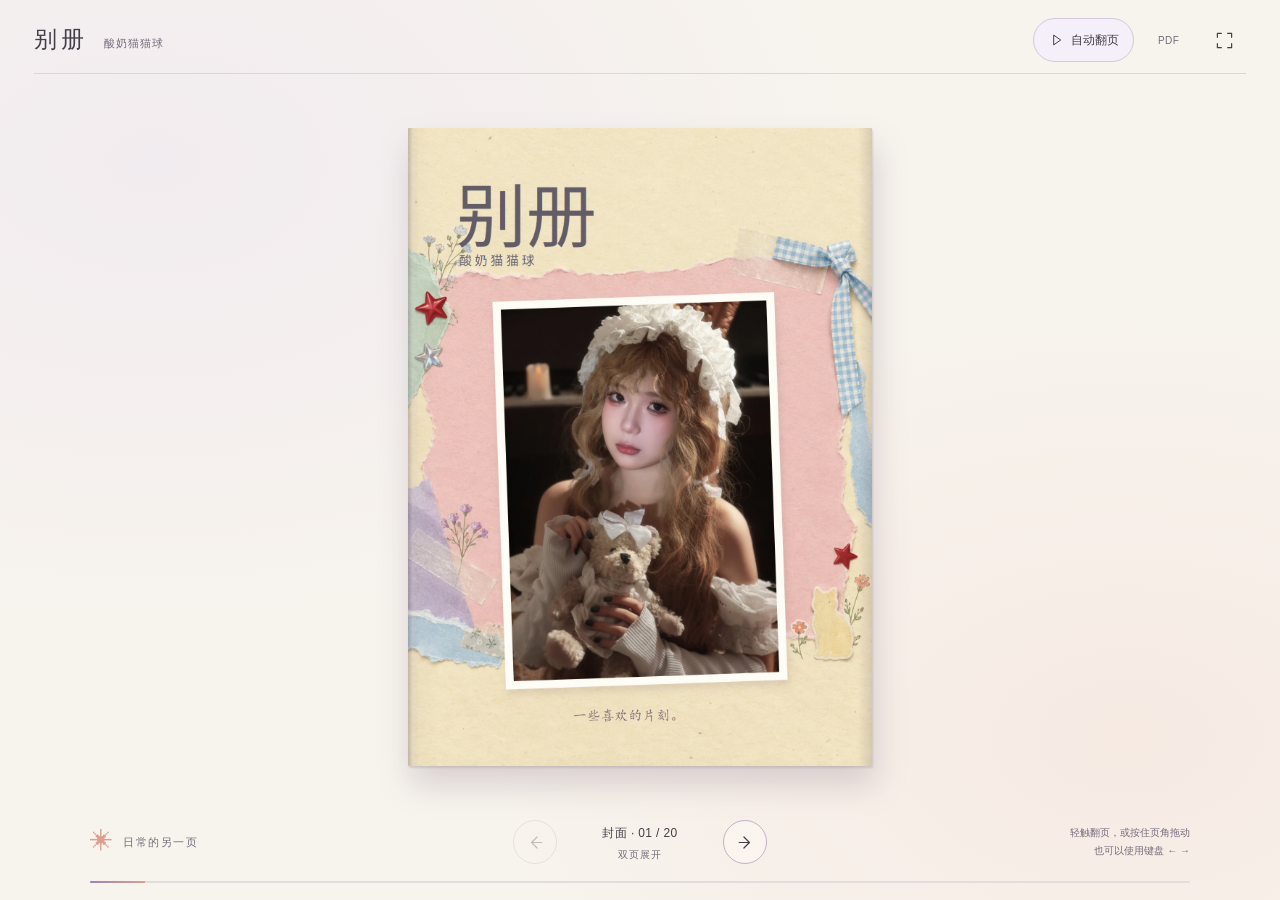
==== biece/index.html @ db5893c6 "Publish BIECE colorful scrapbook in dedicated directory" ====
<!doctype html>
<html lang="zh-CN">
<head>
  <meta charset="utf-8">
  <meta name="viewport" content="width=device-width,initial-scale=1,viewport-fit=cover">
  <meta name="theme-color" content="#f7f3ed">
  <title>别册 · 酸奶猫猫球</title>
  <meta name="description" content="酸奶猫猫球的私人影像别册。拖动页角，翻阅那些被收藏的日常。">
  <link rel="canonical" href="https://waldomann449-sys.github.io/disappearing-before-flipbook/biece/">
  <meta property="og:title" content="别册 · 酸奶猫猫球">
  <meta property="og:type" content="website">
  <meta property="og:url" content="https://waldomann449-sys.github.io/disappearing-before-flipbook/biece/">
  <meta property="og:description" content="把喜欢的片刻，留在这里。一本可以亲手翻阅的彩色剪贴簿。">
  <meta property="og:image" content="https://waldomann449-sys.github.io/disappearing-before-flipbook/biece/cover.jpg">
  <link rel="icon" href="data:image/svg+xml,%3Csvg xmlns='http://www.w3.org/2000/svg' viewBox='0 0 32 32'%3E%3Crect width='32' height='32' rx='6' fill='%23ece4f3'/%3E%3Cpath d='M9 6h14v20H9zM12 6v20' fill='none' stroke='%23645479' stroke-width='1.5'/%3E%3C/svg%3E">
  <link rel="preload" href="assets/page-00.webp" as="image">
  <link rel="stylesheet" href="styles.css?v=20260918">
</head>
<body>
<main class="room">
  <header class="book-header">
    <div class="identity"><h1>别册</h1><span>酸奶猫猫球</span></div>
    <div class="actions">
      <button id="autoplay" class="auto-button" type="button" aria-pressed="false" aria-label="开始自动翻页">
        <svg class="play-icon" viewBox="0 0 24 24" aria-hidden="true"><path d="m9 5 10 7-10 7z"/></svg>
        <svg class="pause-icon" viewBox="0 0 24 24" aria-hidden="true"><path d="M8 5v14M16 5v14"/></svg>
        <span id="autoplay-label">自动翻页</span>
      </button>
      <a class="icon-button pdf-link" href="book.pdf" download="别册_电子画册.pdf" aria-label="下载PDF电子画册" title="下载PDF电子画册">PDF</a>
      <button class="icon-button" id="fullscreen" type="button" aria-label="全屏阅读" title="全屏阅读"><svg viewBox="0 0 24 24" aria-hidden="true"><path d="M8 3H3v5m13-5h5v5M3 16v5h5m13-5v5h-5"/></svg></button>
    </div>
  </header>
  <section class="stage" aria-label="别册翻页画册" aria-describedby="reading-hint">
    <div class="book-rig">
      <div id="book" class="book" data-page-width="464" data-page-height="638" data-edge="front">
        <article class="book-page" data-density="hard" aria-label="封面"><img src="assets/page-00.webp" width="800" height="1100" alt="别册，酸奶猫猫球，封面" decoding="async" fetchpriority="high" draggable="false"></article>
        <article class="book-page" aria-label="第 2 页"><img src="assets/page-01.webp" width="800" height="1100" alt="别册，第 2 页" decoding="async" draggable="false"></article>
        <article class="book-page" aria-label="第 3 页"><img src="assets/page-02.webp" width="800" height="1100" alt="别册，第 3 页" decoding="async" draggable="false"></article>
        <article class="book-page" aria-label="第 4 页"><img src="assets/page-03.webp" width="800" height="1100" alt="别册，第 4 页" decoding="async" draggable="false"></article>
        <article class="book-page" aria-label="第 5 页"><img src="assets/page-04.webp" width="800" height="1100" alt="别册，第 5 页" decoding="async" draggable="false"></article>
        <article class="book-page" aria-label="第 6 页"><img src="assets/page-05.webp" width="800" height="1100" alt="别册，第 6 页" decoding="async" draggable="false"></article>
        <article class="book-page" aria-label="第 7 页"><img src="assets/page-06.webp" width="800" height="1100" alt="别册，第 7 页" decoding="async" draggable="false"></article>
        <article class="book-page" aria-label="第 8 页"><img src="assets/page-07.webp" width="800" height="1100" alt="别册，第 8 页" decoding="async" draggable="false"></article>
        <article class="book-page" aria-label="第 9 页"><img src="assets/page-08.webp" width="800" height="1100" alt="别册，第 9 页" decoding="async" draggable="false"></article>
        <article class="book-page" aria-label="第 10 页"><img src="assets/page-09.webp" width="800" height="1100" alt="别册，第 10 页" decoding="async" draggable="false"></article>
        <article class="book-page" aria-label="第 11 页"><img src="assets/page-10.webp" width="800" height="1100" alt="别册，第 11 页" decoding="async" draggable="false"></article>
        <article class="book-page" aria-label="第 12 页"><img src="assets/page-11.webp" width="800" height="1100" alt="别册，第 12 页" decoding="async" draggable="false"></article>
        <article class="book-page" aria-label="第 13 页"><img src="assets/page-12.webp" width="800" height="1100" alt="别册，第 13 页" decoding="async" draggable="false"></article>
        <article class="book-page" aria-label="第 14 页"><img src="assets/page-13.webp" width="800" height="1100" alt="别册，第 14 页" decoding="async" draggable="false"></article>
        <article class="book-page" aria-label="第 15 页"><img src="assets/page-14.webp" width="800" height="1100" alt="别册，第 15 页" decoding="async" draggable="false"></article>
        <article class="book-page" aria-label="第 16 页"><img src="assets/page-15.webp" width="800" height="1100" alt="别册，第 16 页" decoding="async" draggable="false"></article>
        <article class="book-page" aria-label="第 17 页"><img src="assets/page-16.webp" width="800" height="1100" alt="别册，第 17 页" decoding="async" draggable="false"></article>
        <article class="book-page" aria-label="第 18 页"><img src="assets/page-17.webp" width="800" height="1100" alt="别册，第 18 页" decoding="async" draggable="false"></article>
        <article class="book-page" aria-label="第 19 页"><img src="assets/page-18.webp" width="800" height="1100" alt="别册，第 19 页" decoding="async" draggable="false"></article>
        <article class="book-page" data-density="hard" aria-label="封底"><img src="assets/page-19.webp" width="800" height="1100" alt="别册，封底" decoding="async" draggable="false"></article>
      </div>
    </div>
  </section>
  <footer class="reading-footer" aria-label="翻页控制">
    <span class="book-note" aria-hidden="true"><span class="little-star">✳</span> 日常的另一页</span>
    <div class="controls">
      <button id="previous" class="turn-button" type="button" aria-label="上一页" title="上一页"><svg viewBox="0 0 24 24" aria-hidden="true"><path d="m14 5-7 7 7 7M7 12h13"/></svg></button>
      <div class="status" aria-live="polite" aria-atomic="true"><span id="page-status">封面 · 01 / 20</span><small id="orientation">翻开看看</small></div>
      <button id="next" class="turn-button" type="button" aria-label="下一页" title="下一页"><svg viewBox="0 0 24 24" aria-hidden="true"><path d="m10 5 7 7-7 7M17 12H4"/></svg></button>
    </div>
    <p class="hint" id="reading-hint">轻触翻页，或按住页角拖动<span class="desktop-hint"><br>也可以使用键盘 ← →</span></p>
    <div class="progress" id="book-progress" role="progressbar" aria-label="阅读进度" aria-valuemin="1" aria-valuemax="20" aria-valuenow="1"><span id="progress-fill"></span></div>
  </footer>
</main>
<p id="reader-message" class="reader-message" role="status" hidden></p>
<noscript><p class="no-script">请开启浏览器的脚本功能，以翻阅这本画册。也可以<a href="book.pdf">阅读 PDF 版</a>。</p></noscript>
<script src="vendor/page-flip.browser.js"></script>
<script src="flipbook.js"></script>
</body>
</html>
---- biece/styles.css ----
:root{--page-ratio:.7272727273;--paper:#fffaf4;--ink:#443e49;--muted:#766c7b;--line:#ded5d7;--accent:#9b83b8;--lavender:#eee5f5;--coral:#dc9e90;color-scheme:light;font-family:'Microsoft YaHei','PingFang SC','Noto Sans CJK SC',sans-serif;background:#f7f3ed;color:var(--ink);font-synthesis:none}
*{box-sizing:border-box}html,body{margin:0;min-height:100%;height:100%}body{overflow:hidden;background:radial-gradient(ellipse at 12% 18%,#ece4f37a,transparent 44%),radial-gradient(ellipse at 88% 82%,#f6e1d878,transparent 40%),#f7f3ed}::selection{background:#e3d4ed;color:#403747}button,a{-webkit-tap-highlight-color:transparent}button{font:inherit;color:inherit;cursor:pointer}button:disabled{cursor:default}svg{width:19px;height:19px;fill:none;stroke:currentColor;stroke-width:1.5;stroke-linecap:round;stroke-linejoin:round;flex-shrink:0}[hidden]{display:none!important}
.room{display:grid;grid-template-rows:auto minmax(0,1fr) auto;height:100dvh;min-height:350px;padding:18px 34px 17px;gap:10px}.book-header{display:flex;align-items:center;justify-content:space-between;gap:20px;width:100%;max-width:1400px;margin:0 auto;padding-bottom:11px;border-bottom:1px solid var(--line)}.identity{display:flex;align-items:baseline;gap:16px;min-width:0}.identity h1{font:500 23px/1.3 'Microsoft YaHei','PingFang SC',sans-serif;letter-spacing:.17em;white-space:nowrap;margin:0}.identity span{font-size:11px;line-height:1.6;color:var(--muted);letter-spacing:.1em;white-space:nowrap}.actions{display:flex;gap:12px;align-items:center}.auto-button{display:flex;align-items:center;justify-content:center;gap:7px;min-height:44px;padding:8px 14px;border:1px solid #d5c7dd;border-radius:24px;background:#f5eff9;font-size:12px;white-space:nowrap;transition:background .2s,border-color .2s}.auto-button:hover{background:#ebe0f3;border-color:#bca6ce}.auto-button[aria-pressed="true"]{background:#e5d8ee;border-color:#b9a1cc}.auto-button svg{width:16px;height:16px}.auto-button .pause-icon{display:none}.auto-button[aria-pressed="true"] .play-icon{display:none}.auto-button[aria-pressed="true"] .pause-icon{display:block}.icon-button{width:44px;height:44px;padding:12px;border:0;background:transparent;display:grid;place-items:center;border-radius:50%}.icon-button:hover{background:#ede4e9}
.stage{position:relative;display:grid;place-items:center;min-height:0;padding:8px 0}.book-rig{display:grid;place-items:center;width:min(100%,calc((100dvh - 180px)*var(--page-ratio)*2),928px);height:min(calc(100dvh - 180px),638px)}.book{touch-action:none!important;overscroll-behavior:contain;position:relative;isolation:isolate;filter:drop-shadow(3px 18px 16px #4c36542f);transition:translate 900ms cubic-bezier(.2,.7,.2,1)}.book:not(.is-ready){visibility:hidden}.book[data-layout="landscape"][data-edge="front"]{translate:-25% 0}.book[data-layout="landscape"][data-edge="back"]{translate:25% 0}.book-page{position:relative;overflow:hidden;background:var(--paper);border-radius:1px;box-shadow:1px 2px 2px #46344022}.book-page img{display:block;width:100%;height:100%;object-fit:contain;user-select:none;-webkit-user-drag:none;background:var(--paper)}
.book-page.--left::before,.book-page.--right::before{position:absolute;inset-block:0;z-index:3;width:7%;content:"";pointer-events:none}.book-page.--left::before{right:0;background:linear-gradient(to left,#42344847,#59475c10 35%,transparent)}.book-page.--right::before{left:0;background:linear-gradient(to right,#42344847,#59475c10 35%,transparent)}.book-page::after{position:absolute;inset:0;content:"";pointer-events:none;background:linear-gradient(100deg,#fff2 0%,transparent 10%,transparent 93%,#4839470b 100%);z-index:2}.book-page[data-density="hard"]::after{background:linear-gradient(90deg,#44334426 0%,#fff2 1%,transparent 2%,transparent 97%,#44334426 100%)}.book[data-edge="front"] .book-page::before,.book[data-edge="back"] .book-page::before{opacity:.45}
.reading-footer{width:min(100%,1100px);margin:0 auto;display:grid;grid-template-columns:1fr auto 1fr;align-items:center;gap:15px}.book-note{font-size:11px;line-height:1.7;letter-spacing:.13em;color:var(--muted);display:flex;align-items:center;gap:9px}.little-star{color:var(--coral);font-size:23px}.controls{display:grid;grid-template-columns:44px 136px 44px;align-items:center;gap:15px}.turn-button{border:1px solid #c2b2c9;border-radius:50%;width:44px;height:44px;padding:11px;background:#fffaf466;display:grid;place-items:center;transition:background .2s}.turn-button:hover:enabled{background:#e9dfef}.turn-button:disabled{opacity:.3}.status{text-align:center;font-variant-numeric:tabular-nums}.status span{font-size:12px;letter-spacing:.03em}.status small{display:block;margin-top:5px;color:var(--muted);font-size:10px;line-height:1.5;letter-spacing:.08em}.hint{text-align:right;font-size:10px;line-height:1.8;color:var(--muted);margin:0}.progress{height:2px;background:#e4dbdf;grid-column:1/-1;margin-top:2px;border-radius:1px;overflow:hidden}.progress span{display:block;height:100%;width:100%;transform:scaleX(.05);transform-origin:left;background:linear-gradient(90deg,var(--accent),var(--coral));transition:transform .6s}
button:focus-visible,a:focus-visible{outline:2px solid #85669c;outline-offset:4px}.reader-message{position:fixed;left:50%;bottom:110px;translate:-50% 0;width:max-content;max-width:calc(100% - 40px);padding:12px 16px;margin:0;background:#fffaf6;color:var(--ink);box-shadow:0 6px 24px #49334c20;font-size:12px;line-height:1.7;text-align:center;z-index:1000}.no-script{position:fixed;inset:35% 10% auto;padding:30px;background:#fffaf6;z-index:1000;font-size:14px;line-height:1.8}
@media(max-width:700px){.room{padding:12px 14px max(13px,env(safe-area-inset-bottom));gap:5px}.book-header{padding-bottom:8px;gap:8px}.identity{display:block}.identity h1{font-size:20px}.identity span{display:block;margin-top:3px;font-size:10px;letter-spacing:.07em}.actions{gap:3px}.auto-button{padding:8px 12px;gap:5px;font-size:11px}.icon-button{width:36px;height:44px;padding:9px}.book-rig{width:min(100%,calc((100dvh - 186px)*var(--page-ratio)),464px);height:min(calc(100dvh - 186px),638px)}.stage{padding:5px 0}.reading-footer{grid-template-columns:1fr;gap:8px}.book-note{display:none}.controls{justify-content:center;gap:18px}.hint{text-align:center}.hint .desktop-hint{display:none}.progress{margin-top:0}.book{filter:drop-shadow(2px 12px 11px #4c36542a)}}
@media(max-width:360px){.room{padding-inline:10px}.identity h1{font-size:18px}.auto-button{padding-inline:10px}.actions{gap:1px}.icon-button{width:32px}.controls{gap:12px}}
@media(max-height:550px) and (min-width:701px){.room{padding:8px 25px;gap:2px}.book-header{padding-bottom:4px}.book-rig{height:calc(100dvh - 130px);width:min(100%,calc((100dvh - 130px)*var(--page-ratio)*2))}.stage{padding:0}.progress{display:none}.reading-footer{gap:6px}}
@media(prefers-reduced-motion:reduce){.book,.progress span,.turn-button,.auto-button{transition:none}}
@media print{body{overflow:visible;background:#fff}.book-header,.reading-footer{display:none}}

.pdf-link{color:var(--muted);text-decoration:none;font-size:10px;letter-spacing:.04em}
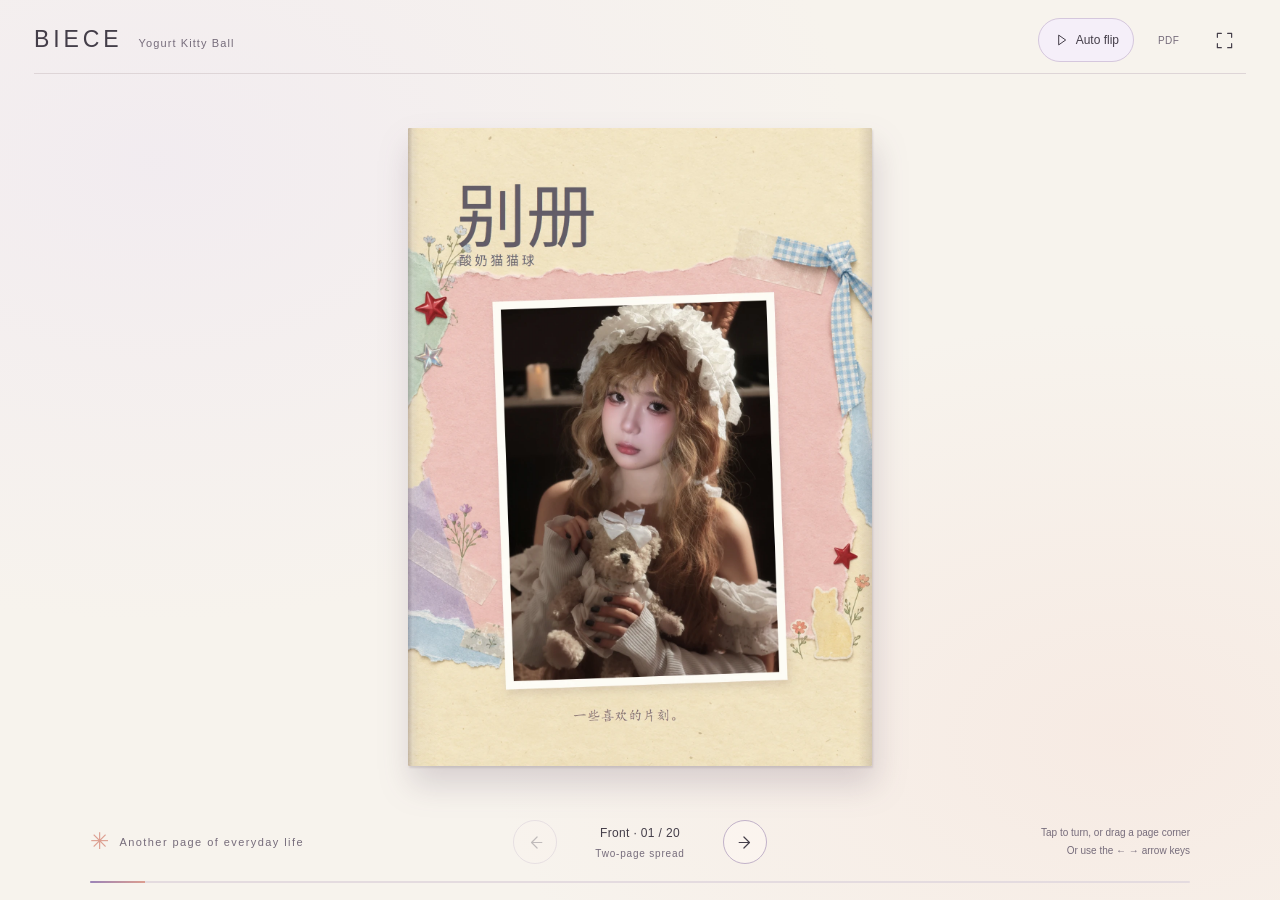
==== commit 06f9455c: "Translate BIECE interior and reader into English, preserve cover" ====
--- a/biece/index.html
+++ b/biece/index.html
@@ -1,76 +1,76 @@
 <!doctype html>
-<html lang="zh-CN">
+<html lang="en">
 <head>
   <meta charset="utf-8">
   <meta name="viewport" content="width=device-width,initial-scale=1,viewport-fit=cover">
   <meta name="theme-color" content="#f7f3ed">
-  <title>别册 · 酸奶猫猫球</title>
-  <meta name="description" content="酸奶猫猫球的私人影像别册。拖动页角，翻阅那些被收藏的日常。">
+  <title>BIECE · Yogurt Kitty Ball</title>
+  <meta name="description" content="A personal photo scrapbook by Yogurt Kitty Ball. Drag a page corner to explore everyday moments worth keeping.">
   <link rel="canonical" href="https://waldomann449-sys.github.io/disappearing-before-flipbook/biece/">
-  <meta property="og:title" content="别册 · 酸奶猫猫球">
+  <meta property="og:title" content="BIECE · Yogurt Kitty Ball">
   <meta property="og:type" content="website">
   <meta property="og:url" content="https://waldomann449-sys.github.io/disappearing-before-flipbook/biece/">
-  <meta property="og:description" content="把喜欢的片刻，留在这里。一本可以亲手翻阅的彩色剪贴簿。">
-  <meta property="og:image" content="https://waldomann449-sys.github.io/disappearing-before-flipbook/biece/cover.jpg">
+  <meta property="og:description" content="A colorful scrapbook of favorite moments, made to leaf through at your own pace.">
+  <meta property="og:image" content="https://waldomann449-sys.github.io/disappearing-before-flipbook/biece/cover.jpg?v=en1">
   <link rel="icon" href="data:image/svg+xml,%3Csvg xmlns='http://www.w3.org/2000/svg' viewBox='0 0 32 32'%3E%3Crect width='32' height='32' rx='6' fill='%23ece4f3'/%3E%3Cpath d='M9 6h14v20H9zM12 6v20' fill='none' stroke='%23645479' stroke-width='1.5'/%3E%3C/svg%3E">
-  <link rel="preload" href="assets/page-00.webp" as="image">
-  <link rel="stylesheet" href="styles.css?v=20260918">
+  <link rel="preload" href="assets/page-00.webp?v=en1" as="image">
+  <link rel="stylesheet" href="styles.css?v=en1">
 </head>
 <body>
 <main class="room">
   <header class="book-header">
-    <div class="identity"><h1>别册</h1><span>酸奶猫猫球</span></div>
+    <div class="identity"><h1>BIECE</h1><span>Yogurt Kitty Ball</span></div>
     <div class="actions">
-      <button id="autoplay" class="auto-button" type="button" aria-pressed="false" aria-label="开始自动翻页">
+      <button id="autoplay" class="auto-button" type="button" aria-pressed="false" aria-label="Start automatic page turning">
         <svg class="play-icon" viewBox="0 0 24 24" aria-hidden="true"><path d="m9 5 10 7-10 7z"/></svg>
         <svg class="pause-icon" viewBox="0 0 24 24" aria-hidden="true"><path d="M8 5v14M16 5v14"/></svg>
-        <span id="autoplay-label">自动翻页</span>
+        <span id="autoplay-label">Auto flip</span>
       </button>
-      <a class="icon-button pdf-link" href="book.pdf" download="别册_电子画册.pdf" aria-label="下载PDF电子画册" title="下载PDF电子画册">PDF</a>
-      <button class="icon-button" id="fullscreen" type="button" aria-label="全屏阅读" title="全屏阅读"><svg viewBox="0 0 24 24" aria-hidden="true"><path d="M8 3H3v5m13-5h5v5M3 16v5h5m13-5v5h-5"/></svg></button>
+      <a class="icon-button pdf-link" href="book.pdf?v=en1" download="BIECE_Photobook.pdf" aria-label="Download the PDF photobook" title="Download the PDF photobook">PDF</a>
+      <button class="icon-button" id="fullscreen" type="button" aria-label="Read in full screen" title="Read in full screen"><svg viewBox="0 0 24 24" aria-hidden="true"><path d="M8 3H3v5m13-5h5v5M3 16v5h5m13-5v5h-5"/></svg></button>
     </div>
   </header>
-  <section class="stage" aria-label="别册翻页画册" aria-describedby="reading-hint">
+  <section class="stage" aria-label="BIECE interactive photobook" aria-describedby="reading-hint">
     <div class="book-rig">
       <div id="book" class="book" data-page-width="464" data-page-height="638" data-edge="front">
-        <article class="book-page" data-density="hard" aria-label="封面"><img src="assets/page-00.webp" width="800" height="1100" alt="别册，酸奶猫猫球，封面" decoding="async" fetchpriority="high" draggable="false"></article>
-        <article class="book-page" aria-label="第 2 页"><img src="assets/page-01.webp" width="800" height="1100" alt="别册，第 2 页" decoding="async" draggable="false"></article>
-        <article class="book-page" aria-label="第 3 页"><img src="assets/page-02.webp" width="800" height="1100" alt="别册，第 3 页" decoding="async" draggable="false"></article>
-        <article class="book-page" aria-label="第 4 页"><img src="assets/page-03.webp" width="800" height="1100" alt="别册，第 4 页" decoding="async" draggable="false"></article>
-        <article class="book-page" aria-label="第 5 页"><img src="assets/page-04.webp" width="800" height="1100" alt="别册，第 5 页" decoding="async" draggable="false"></article>
-        <article class="book-page" aria-label="第 6 页"><img src="assets/page-05.webp" width="800" height="1100" alt="别册，第 6 页" decoding="async" draggable="false"></article>
-        <article class="book-page" aria-label="第 7 页"><img src="assets/page-06.webp" width="800" height="1100" alt="别册，第 7 页" decoding="async" draggable="false"></article>
-        <article class="book-page" aria-label="第 8 页"><img src="assets/page-07.webp" width="800" height="1100" alt="别册，第 8 页" decoding="async" draggable="false"></article>
-        <article class="book-page" aria-label="第 9 页"><img src="assets/page-08.webp" width="800" height="1100" alt="别册，第 9 页" decoding="async" draggable="false"></article>
-        <article class="book-page" aria-label="第 10 页"><img src="assets/page-09.webp" width="800" height="1100" alt="别册，第 10 页" decoding="async" draggable="false"></article>
-        <article class="book-page" aria-label="第 11 页"><img src="assets/page-10.webp" width="800" height="1100" alt="别册，第 11 页" decoding="async" draggable="false"></article>
-        <article class="book-page" aria-label="第 12 页"><img src="assets/page-11.webp" width="800" height="1100" alt="别册，第 12 页" decoding="async" draggable="false"></article>
-        <article class="book-page" aria-label="第 13 页"><img src="assets/page-12.webp" width="800" height="1100" alt="别册，第 13 页" decoding="async" draggable="false"></article>
-        <article class="book-page" aria-label="第 14 页"><img src="assets/page-13.webp" width="800" height="1100" alt="别册，第 14 页" decoding="async" draggable="false"></article>
-        <article class="book-page" aria-label="第 15 页"><img src="assets/page-14.webp" width="800" height="1100" alt="别册，第 15 页" decoding="async" draggable="false"></article>
-        <article class="book-page" aria-label="第 16 页"><img src="assets/page-15.webp" width="800" height="1100" alt="别册，第 16 页" decoding="async" draggable="false"></article>
-        <article class="book-page" aria-label="第 17 页"><img src="assets/page-16.webp" width="800" height="1100" alt="别册，第 17 页" decoding="async" draggable="false"></article>
-        <article class="book-page" aria-label="第 18 页"><img src="assets/page-17.webp" width="800" height="1100" alt="别册，第 18 页" decoding="async" draggable="false"></article>
-        <article class="book-page" aria-label="第 19 页"><img src="assets/page-18.webp" width="800" height="1100" alt="别册，第 19 页" decoding="async" draggable="false"></article>
-        <article class="book-page" data-density="hard" aria-label="封底"><img src="assets/page-19.webp" width="800" height="1100" alt="别册，封底" decoding="async" draggable="false"></article>
+        <article class="book-page" data-density="hard" aria-label="Front cover"><img src="assets/page-00.webp?v=en1" width="800" height="1100" alt="BIECE by Yogurt Kitty Ball, front cover" decoding="async" fetchpriority="high" draggable="false"></article>
+        <article class="book-page" aria-label="Page 2"><img src="assets/page-01.webp?v=en1" width="800" height="1100" alt="BIECE, page 2" decoding="async" draggable="false"></article>
+        <article class="book-page" aria-label="Page 3"><img src="assets/page-02.webp?v=en1" width="800" height="1100" alt="BIECE, page 3" decoding="async" draggable="false"></article>
+        <article class="book-page" aria-label="Page 4"><img src="assets/page-03.webp?v=en1" width="800" height="1100" alt="BIECE, page 4" decoding="async" draggable="false"></article>
+        <article class="book-page" aria-label="Page 5"><img src="assets/page-04.webp?v=en1" width="800" height="1100" alt="BIECE, page 5" decoding="async" draggable="false"></article>
+        <article class="book-page" aria-label="Page 6"><img src="assets/page-05.webp?v=en1" width="800" height="1100" alt="BIECE, page 6" decoding="async" draggable="false"></article>
+        <article class="book-page" aria-label="Page 7"><img src="assets/page-06.webp?v=en1" width="800" height="1100" alt="BIECE, page 7" decoding="async" draggable="false"></article>
+        <article class="book-page" aria-label="Page 8"><img src="assets/page-07.webp?v=en1" width="800" height="1100" alt="BIECE, page 8" decoding="async" draggable="false"></article>
+        <article class="book-page" aria-label="Page 9"><img src="assets/page-08.webp?v=en1" width="800" height="1100" alt="BIECE, page 9" decoding="async" draggable="false"></article>
+        <article class="book-page" aria-label="Page 10"><img src="assets/page-09.webp?v=en1" width="800" height="1100" alt="BIECE, page 10" decoding="async" draggable="false"></article>
+        <article class="book-page" aria-label="Page 11"><img src="assets/page-10.webp?v=en1" width="800" height="1100" alt="BIECE, page 11" decoding="async" draggable="false"></article>
+        <article class="book-page" aria-label="Page 12"><img src="assets/page-11.webp?v=en1" width="800" height="1100" alt="BIECE, page 12" decoding="async" draggable="false"></article>
+        <article class="book-page" aria-label="Page 13"><img src="assets/page-12.webp?v=en1" width="800" height="1100" alt="BIECE, page 13" decoding="async" draggable="false"></article>
+        <article class="book-page" aria-label="Page 14"><img src="assets/page-13.webp?v=en1" width="800" height="1100" alt="BIECE, page 14" decoding="async" draggable="false"></article>
+        <article class="book-page" aria-label="Page 15"><img src="assets/page-14.webp?v=en1" width="800" height="1100" alt="BIECE, page 15" decoding="async" draggable="false"></article>
+        <article class="book-page" aria-label="Page 16"><img src="assets/page-15.webp?v=en1" width="800" height="1100" alt="BIECE, page 16" decoding="async" draggable="false"></article>
+        <article class="book-page" aria-label="Page 17"><img src="assets/page-16.webp?v=en1" width="800" height="1100" alt="BIECE, page 17" decoding="async" draggable="false"></article>
+        <article class="book-page" aria-label="Page 18"><img src="assets/page-17.webp?v=en1" width="800" height="1100" alt="BIECE, page 18" decoding="async" draggable="false"></article>
+        <article class="book-page" aria-label="Page 19"><img src="assets/page-18.webp?v=en1" width="800" height="1100" alt="BIECE, page 19" decoding="async" draggable="false"></article>
+        <article class="book-page" data-density="hard" aria-label="Back cover"><img src="assets/page-19.webp?v=en1" width="800" height="1100" alt="BIECE, back cover" decoding="async" draggable="false"></article>
       </div>
     </div>
   </section>
-  <footer class="reading-footer" aria-label="翻页控制">
-    <span class="book-note" aria-hidden="true"><span class="little-star">✳</span> 日常的另一页</span>
+  <footer class="reading-footer" aria-label="Page controls">
+    <span class="book-note" aria-hidden="true"><span class="little-star">✳</span> Another page of everyday life</span>
     <div class="controls">
-      <button id="previous" class="turn-button" type="button" aria-label="上一页" title="上一页"><svg viewBox="0 0 24 24" aria-hidden="true"><path d="m14 5-7 7 7 7M7 12h13"/></svg></button>
-      <div class="status" aria-live="polite" aria-atomic="true"><span id="page-status">封面 · 01 / 20</span><small id="orientation">翻开看看</small></div>
-      <button id="next" class="turn-button" type="button" aria-label="下一页" title="下一页"><svg viewBox="0 0 24 24" aria-hidden="true"><path d="m10 5 7 7-7 7M17 12H4"/></svg></button>
+      <button id="previous" class="turn-button" type="button" aria-label="Previous page" title="Previous page"><svg viewBox="0 0 24 24" aria-hidden="true"><path d="m14 5-7 7 7 7M7 12h13"/></svg></button>
+      <div class="status" aria-live="polite" aria-atomic="true"><span id="page-status">Front · 01 / 20</span><small id="orientation">Open the book</small></div>
+      <button id="next" class="turn-button" type="button" aria-label="Next page" title="Next page"><svg viewBox="0 0 24 24" aria-hidden="true"><path d="m10 5 7 7-7 7M17 12H4"/></svg></button>
     </div>
-    <p class="hint" id="reading-hint">轻触翻页，或按住页角拖动<span class="desktop-hint"><br>也可以使用键盘 ← →</span></p>
-    <div class="progress" id="book-progress" role="progressbar" aria-label="阅读进度" aria-valuemin="1" aria-valuemax="20" aria-valuenow="1"><span id="progress-fill"></span></div>
+    <p class="hint" id="reading-hint">Tap to turn, or drag a page corner<span class="desktop-hint"><br>Or use the ← → arrow keys</span></p>
+    <div class="progress" id="book-progress" role="progressbar" aria-label="Reading progress" aria-valuemin="1" aria-valuemax="20" aria-valuenow="1"><span id="progress-fill"></span></div>
   </footer>
 </main>
 <p id="reader-message" class="reader-message" role="status" hidden></p>
-<noscript><p class="no-script">请开启浏览器的脚本功能，以翻阅这本画册。也可以<a href="book.pdf">阅读 PDF 版</a>。</p></noscript>
+<noscript><p class="no-script">Enable JavaScript to turn the pages, or <a href="book.pdf?v=en1">read the PDF edition</a>.</p></noscript>
 <script src="vendor/page-flip.browser.js"></script>
-<script src="flipbook.js"></script>
+<script src="flipbook.js?v=en1"></script>
 </body>
 </html>
 
